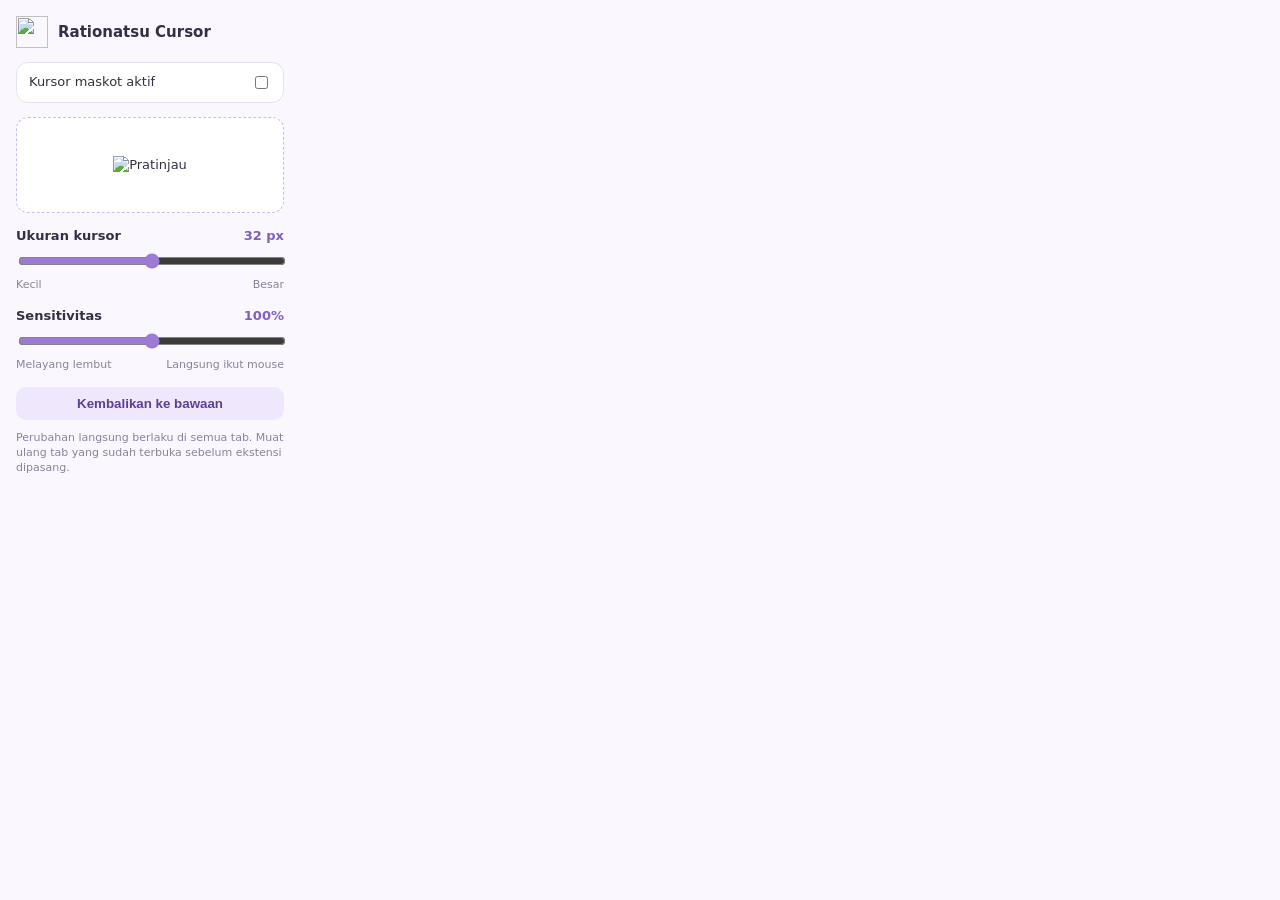
==== Exstensi/popup.html @ 5a8f615e "Add files via upload" ====
<!doctype html>
<html lang="id">
<head>
<meta charset="utf-8">
<title>Rationatsu Cursor</title>
<style>
  *{box-sizing:border-box}
  body{margin:0;width:300px;padding:16px;font:13px/1.4 system-ui,-apple-system,"Segoe UI",sans-serif;background:#faf7ff;color:#352e45}
  header{display:flex;align-items:center;gap:10px;margin-bottom:14px}
  header img{width:32px;height:32px;image-rendering:pixelated}
  h1{font-size:15px;margin:0}
  .row{margin:14px 0}
  .label{display:flex;justify-content:space-between;font-weight:600;margin-bottom:6px}
  .label output{color:#7f5fc0;font-weight:700}
  input[type=range]{width:100%;accent-color:#9d7ad5}
  .hint{font-size:11px;color:#8b819e;margin-top:3px;display:flex;justify-content:space-between}
  .switch{display:flex;align-items:center;justify-content:space-between;padding:10px 12px;background:#fff;border:1px solid #e8dff6;border-radius:12px}
  .preview{height:96px;border:1px dashed #cdbbea;border-radius:12px;background:#fff;display:grid;place-items:center;overflow:hidden}
  .preview img{image-rendering:pixelated}
  button{width:100%;border:0;border-radius:10px;padding:9px;background:#efe7fb;color:#5b3f96;font-weight:700;cursor:pointer}
  button:hover{background:#e3d6f8}
  .note{font-size:11px;color:#8b819e;margin-top:10px}
</style>
</head>
<body>
  <header><img src="icons/icon48.png" alt=""><h1>Rationatsu Cursor</h1></header>

  <label class="switch"><span>Kursor maskot aktif</span><input type="checkbox" id="enabled"></label>

  <div class="row">
    <div class="preview"><img id="preview" src="cursors/idle.png" alt="Pratinjau"></div>
  </div>

  <div class="row">
    <div class="label"><span>Ukuran kursor</span><output id="sizeOut">32 px</output></div>
    <input type="range" id="size" min="16" max="128" step="4">
    <div class="hint"><span>Kecil</span><span>Besar</span></div>
  </div>

  <div class="row">
    <div class="label"><span>Sensitivitas</span><output id="sensOut">100%</output></div>
    <input type="range" id="sensitivity" min="10" max="100" step="5">
    <div class="hint"><span>Melayang lembut</span><span>Langsung ikut mouse</span></div>
  </div>

  <button id="reset">Kembalikan ke bawaan</button>
  <div class="note">Perubahan langsung berlaku di semua tab. Muat ulang tab yang sudah terbuka sebelum ekstensi dipasang.</div>
  <script src="popup.js"></script>
</body>
</html>
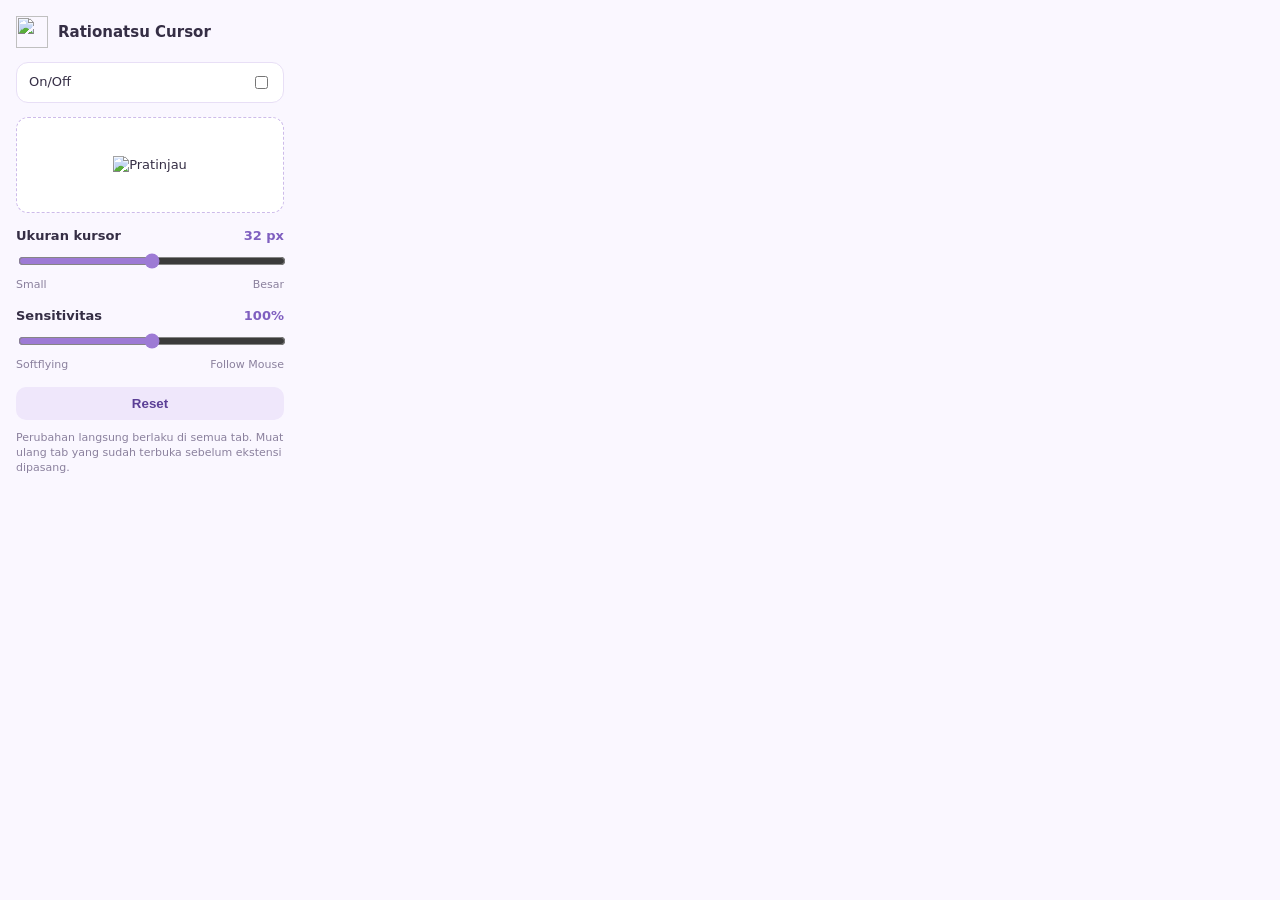
==== commit 375df045: "Update labels and button text in popup.html" ====
--- a/Exstensi/popup.html
+++ b/Exstensi/popup.html
@@ -25,7 +25,7 @@
 <body>
   <header><img src="icons/icon48.png" alt=""><h1>Rationatsu Cursor</h1></header>
 
-  <label class="switch"><span>Kursor maskot aktif</span><input type="checkbox" id="enabled"></label>
+  <label class="switch"><span>On/Off</span><input type="checkbox" id="enabled"></label>
 
   <div class="row">
     <div class="preview"><img id="preview" src="cursors/idle.png" alt="Pratinjau"></div>
@@ -34,16 +34,16 @@
   <div class="row">
     <div class="label"><span>Ukuran kursor</span><output id="sizeOut">32 px</output></div>
     <input type="range" id="size" min="16" max="128" step="4">
-    <div class="hint"><span>Kecil</span><span>Besar</span></div>
+    <div class="hint"><span>Small</span><span>Besar</span></div>
   </div>
 
   <div class="row">
     <div class="label"><span>Sensitivitas</span><output id="sensOut">100%</output></div>
     <input type="range" id="sensitivity" min="10" max="100" step="5">
-    <div class="hint"><span>Melayang lembut</span><span>Langsung ikut mouse</span></div>
+    <div class="hint"><span>Softflying</span><span>Follow Mouse</span></div>
   </div>
 
-  <button id="reset">Kembalikan ke bawaan</button>
+  <button id="reset">Reset</button>
   <div class="note">Perubahan langsung berlaku di semua tab. Muat ulang tab yang sudah terbuka sebelum ekstensi dipasang.</div>
   <script src="popup.js"></script>
 </body>
